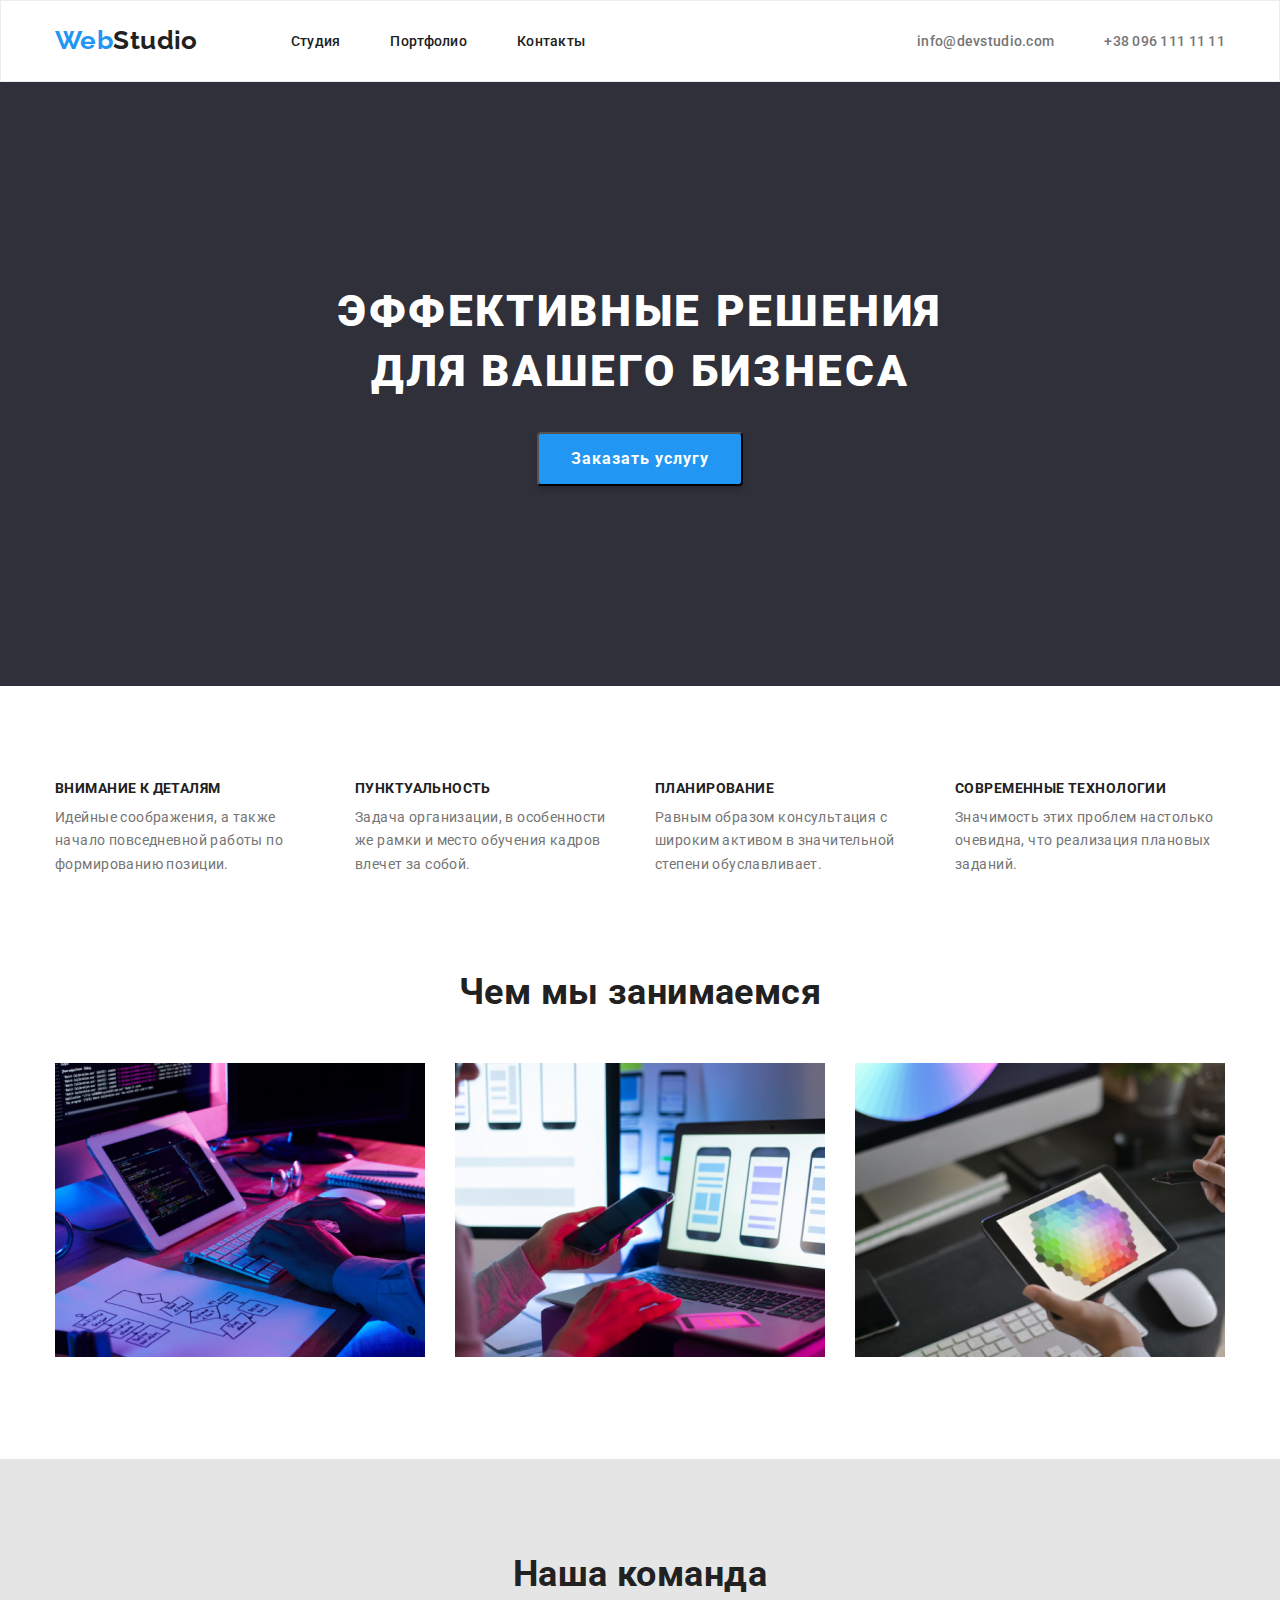
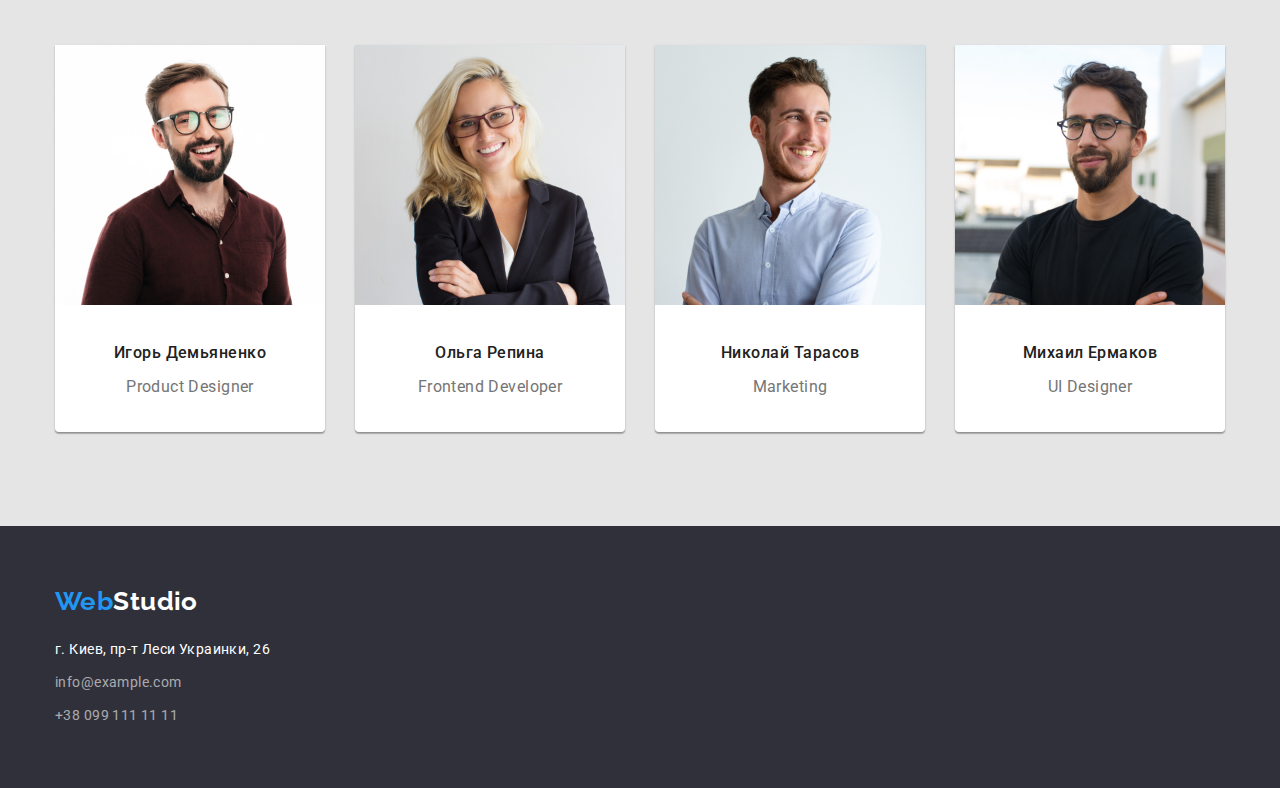
==== index.html @ 68b2ea24 "1" ====
<!DOCTYPE html>
<html lang="ru">
  <head>
    <meta charset="UTF-8" />
    <meta name="viewport" content="width=device-width, initial-scale=1.0" />
    <title>Студия</title>
    <link
      href="https://fonts.googleapis.com/css2?family=Roboto:wght@400;500;700;900&display=swap"
      rel="stylesheet"
    />
    <link
      href="https://fonts.googleapis.com/css2?family=Raleway:wght@700&display=swap"
      rel="stylesheet"
    />
    <link
      href="https://cdnjs.cloudflare.com/ajax/libs/modern-normalize/1.0.0/modern-normalize.min.css"
      rel="stylesheet"
    />

    <link rel="stylesheet" href="./CSS/styles.css" />
  </head>
  <body>
    <header class="header">
      <div class="container header-conteiner">
        <nav class="navigation">
          <p>
            <a href="index.html" class="link logo"
              >Web<span class="logo-studio">Studio</span></a
            >
          </p>
          <ul class="list menu">
            <li class="menu-item menu-link">
              <a href="./index.html" class="link">Студия</a>
            </li>
            <li class="menu-item menu-link">
              <a href="./portfolio.html" class="link">Портфолио</a>
            </li>
            <li class="menu-item menu-link">
              <a href="" class="link">Контакты</a>
            </li>
          </ul>
        </nav>

        <a href="mailto:info@devstudio.com" class="link contacts cnt"
          >info@devstudio.com</a
        >
        <a href="tel:+380961111111" class="link contacts">+38 096 111 11 11</a>
      </div>
    </header>
    <main>
      <section class="dark-bg">
        <div class="container hero">
          <h1 class="page-title">Эффективные решения для вашего бизнеса</h1>
          <button class="btn" type="button">Заказать услугу</button>
        </div>
      </section>

      <section id="skills">
        <div class="container skills">
          <ul class="list">
            <li class="skills-item skills-container">
              <h3 class="section-minor-title">Внимание к деталям</h3>
              <p class="main-text">
                Идейные соображения, а также начало повседневной работы по
                формированию позиции.
              </p>
            </li>
            <li class="skills-item skills-container">
              <h3 class="section-minor-title">Пунктуальность</h3>
              <p class="main-text">
                Задача организации, в особенности же рамки и место обучения
                кадров влечет за собой.
              </p>
            </li>
            <li class="skills-item skills-container">
              <h3 class="section-minor-title">Планирование</h3>
              <p class="main-text">
                Равным образом консультация с широким активом в значительной
                степени обуславливает.
              </p>
            </li>
            <li class="skills-item skills-container">
              <h3 class="section-minor-title">Современные технологии</h3>
              <p class="main-text">
                Значимость этих проблем настолько очевидна, что реализация
                плановых заданий.
              </p>
            </li>
          </ul>
        </div>
      </section>
      <section id="about">
        <div class="container about">
          <h2 class="section-title">Чем мы занимаемся</h2>
          <ul class="list about-itens">
            <li class="about-img">
              <img
                src="./images/tab_code.jpg"
                alt="tab_code"
                width="370"
                height="294"
              />
            </li>
            <li class="about-img">
              <img
                src="./images/mobile_device.jpg"
                alt="mobile_device"
                width="370"
                height="294"
              />
            </li>
            <li class="about-img">
              <img
                src="./images/tab_color.jpg"
                alt="tab_color"
                width="370"
                height="294"
              />
            </li>
          </ul>
        </div>
      </section>

      <section class="team-bg">
        <div class="container team">
          <h2 class="section-title">Наша команда</h2>
          <ul class="list team-block">
            <li class="team-container">
              <img
                src="./images/igor.jpg"
                alt="igor"
                width="270"
                height="260"
              />
              <h3 class="section-title team-name">Игорь Демьяненко</h3>
              <p class="role-description" lang="en">Product Designer</p>
            </li>
            <li class="team-container">
              <img
                src="./images/olga.jpg"
                alt="olga"
                width="270"
                height="260"
              />
              <h3 class="section-title team-name">Ольга Репина</h3>
              <p class="role-description" lang="en">Frontend Developer</p>
            </li>
            <li class="team-container">
              <img
                src="./images/nikolay.jpg"
                alt="nikolay"
                width="270"
                height="260"
              />
              <h3 class="section-title team-name">Николай Тарасов</h3>
              <p class="role-description" lang="en">Marketing</p>
            </li>
            <li class="team-container">
              <img
                src="./images/mihail.jpg"
                alt="mihail"
                width="270"
                height="260"
              />
              <h3 class="section-title team-name">Михаил Ермаков</h3>
              <p class="role-description" lang="en">UI Designer</p>
            </li>
          </ul>
        </div>
      </section>
    </main>
    <footer class="dark-bg footer">
      <div class="container foot-container">
        <a href="index.html" class="link logo"
          >Web<span class="logo-portfolio">Studio</span></a
        >
        <address>
          <ul class="list foot-address-block">
            <li class="address">
              <a
                href="https://goo.gl/maps/m2TophCUb2dNiUJZ7"
                target="_blank"
                rel="noopener noreferer"
                class="link"
                >г. Киев, пр-т Леси Украинки, 26</a
              >
            </li>
            <li class="mail-tele-address">
              <a href="mailto:info@example.com" class="link"
                >info@example.com</a
              >
            </li>
            <li class="mail-tele-address">
              <a href="tel:+380991111111" class="link">+38 099 111 11 11</a>
            </li>
          </ul>
        </address>
      </div>
    </footer>
  </body>
</html>
---- CSS/styles.css ----
html {
  box-sizing: border-box;
}
*,
*::before,
*::after {
  box-sizing: border-box;
}

body {
  font-family: "Roboto", sans-serif;
  font-size: 14px;
  line-height: 1.714;
  letter-spacing: 0.03em;
  color: var(--main-text-cl);
}

h1,
h2,
h3,
h4 {
  margin-top: 0;
}

img {
  margin: 0;
}

p {
  margin: 0;
}
:root {
  --main-text-cl: #757575;
  --accent-cl: #2196f3;
  --title-cl: #212121;
  --white: #ffffff;
  --gray-bg: #2f303a;
  --rgba: rgba(255, 255, 255, 0.6);
  --cteam-bg: #e5e5e5;
}
.container {
  width: 1200px;
  padding-left: 15px;
  padding-right: 15px;
  margin-right: auto;
  margin-left: auto;
}

.header {
  border: 1px solid rgba(236, 236, 236, 1);
}

.header-conteiner {
  display: flex;
  justify-content: flex-end;
  align-items: center;
}

.navigation {
  display: flex;
  align-items: center;
  margin-right: auto;
}
.menu {
  display: inline-flex;
}

.menu-item:not(:last-child) {
  margin-right: 50px;
}
.header .cnt {
  margin-right: 50px;
}

.menu-link {
  font-weight: 500;
  font-size: 14px;
  line-height: 1.143;
  letter-spacing: 0.02em;
  color: #212121;
}
.list {
  display: flex;
  list-style: none;
  margin: 0;
  padding: 0;
}
:root {
  --main-text-cl: #757575;
  --accent-cl: #2196f3;
  --title-cl: #212121;
  --white: #ffffff;
  --gray-bg: #2f303a;
  --rgba: rgba(255, 255, 255, 0.6);
}

.link {
  text-decoration: none;
  color: inherit;
}
.link:hover,
.link:focus {
  color: var(--accent-cl);
}

.about {
  margin-top: 94px;
  padding-bottom: 94px;
}

.about-itens {
  display: flex;
  margin-top: 50px;
}
.about-itens > .about-img:not(:last-child) {
  margin-right: 30px;
}
.section-title {
  font-weight: 700;
  font-size: 36px;
  line-height: 1.167;
  text-align: center;
  color: var(--title-cl);
}

.section-minor-title {
  margin-bottom: 10px;
  font-weight: 700;
  font-size: 14px;
  line-height: 1.143;
  color: var(--title-cl);
  text-transform: uppercase;
}
.hero {
  padding-top: 200px;
  padding-bottom: 200px;
}

.page-title {
  padding-left: 237px;
  padding-right: 237px;
  font-weight: 900;
  font-size: 44px;
  line-height: 1.36;
  letter-spacing: 0.06em;
  text-transform: uppercase;
  color: #ffffff;
  text-align: center;
}

.btn {
  box-shadow: 0px 4px 4px rgba(0, 0, 0, 0.15);
  border-radius: 4px;
  padding: 10px 32px;
  margin-right: auto;
  margin-left: auto;
  margin-top: 30px;
  font-family: inherit;
  font-weight: 700;
  font-size: 16px;
  line-height: 1.87;
  display: flex;
  align-items: center;
  text-align: center;
  letter-spacing: 0.06em;
  background-color: var(--accent-cl);
  color: #ffffff;
}
.skills {
  margin-top: 94px;
}
.skills-item {
  display: flex;
  flex-direction: column;
  width: 270px;
}
.skills-container:not(:last-child) {
  margin-right: 30px;
}
.menu-link {
  font-weight: 500;
  font-size: 14px;
  line-height: 1.143;
  letter-spacing: 0.02em;
  color: #212121;
}
address {
  font-style: normal;
}

.main-text {
  margin-top: 0%;
  font-size: 14px;
  line-height: 1.71;
  color: var(--main-text-cl);
}
.team-bg {
  background-color: var(--cteam-bg);
}

.team {
  padding-top: 94px;
  padding-bottom: 94px;
}
.team-container {
  background: #ffffff;
  box-shadow: 0px 1px 3px rgba(0, 0, 0, 0.12), 0px 1px 1px rgba(0, 0, 0, 0.14),
    0px 2px 1px rgba(0, 0, 0, 0.2);
  border-radius: 0px 0px 4px 4px;
}
.team-container:not(:last-child) {
  margin-right: 30px;
}
.team-block {
  margin-top: 50px;
}

.role-description {
  margin-top: 10px;
  margin-bottom: 30px;
  font-size: 16px;
  text-align: center;

  line-height: 1.87;
  color: var(--main-text-cl);
}
.dark-bg {
  background-color: var(--gray-bg);
}

.logo {
  font-family: "Raleway", sans-serif;
  font-style: normal;
  font-weight: bold;
  font-size: 26px;
  line-height: 1.192;
  color: #2196f3;
}
.header .logo {
  display: block;
  margin-right: 93px;
  padding-top: 24px;
  padding-bottom: 25px;
}

.logo-studio {
  color: #212121;
}

.logo-portfolio {
  color: #ffffff;
}

.team-name {
  margin-top: 30px;
  margin-bottom: 0px;
  font-weight: 500;
  font-size: 16px;
  line-height: 1.187;
  letter-spacing: 0.03em;
  color: var(--title-cl);
}

.footer {
  font-size: 14px;
  line-height: 1.71;
  letter-spacing: 0.03em;
  color: #ffffff;
}

.foot-container {
  padding-top: 60px;
  padding-bottom: 60px;
}

.foot-address-block {
  display: flex;
  flex-direction: column;
  margin-top: 20px;
}

.all-title {
  margin-bottom: 0px;
  font-size: 18px;
  line-height: 2;
  letter-spacing: 0.06em;
  color: var(--title-cl);
}
.all-title-description {
  margin-top: 4px;
  font-size: 16px;
  line-height: 1.87;
  color: var(--main-text-cl);
}

.portfolio-index {
  display: flex;
  justify-content: center;
  padding-bottom: 20px;
}

.portfolio-container {
  margin-top: 94px;
  margin-bottom: 94px;
}
.btn-li:not(:last-child) {
  margin-right: 8px;
}

.btn-portfolio {
  font-family: inherit;
  padding: 6px 22px;
  font-weight: 500;
  font-size: 16px;
  line-height: 1.62;
  text-align: center;
  letter-spacing: 0.03em;
  height: 38px;
  color: var(--title-cl);
  border-radius: 4px;
  border: none;
}

.btn-portfolio:hover {
  color: var(--white);
  background-color: var(--accent-cl);
}

.samples {
  display: flex;
  flex-wrap: wrap;
  margin-top: 34px;
}

.samples-items {
  width: 370px;
  margin-right: 30px;
  margin-bottom: 30px;
  border: 1px solid #eeeeee;
}

.samples-items:nth-child(3n) {
  margin-right: 0px;
}
.samples-items:nth-last-child(-n + 3) {
  margin-bottom: 0px;
}

.sample-small-container {
  margin: 20px 24px;
}
.contacts {
  font-style: normal;
  font-weight: 500;
  font-size: 14px;
  line-height: 1.143;
  letter-spacing: 0.02em;
}

.mail-tele-address {
  color: var(--rgba);
  margin-top: 9px;
}
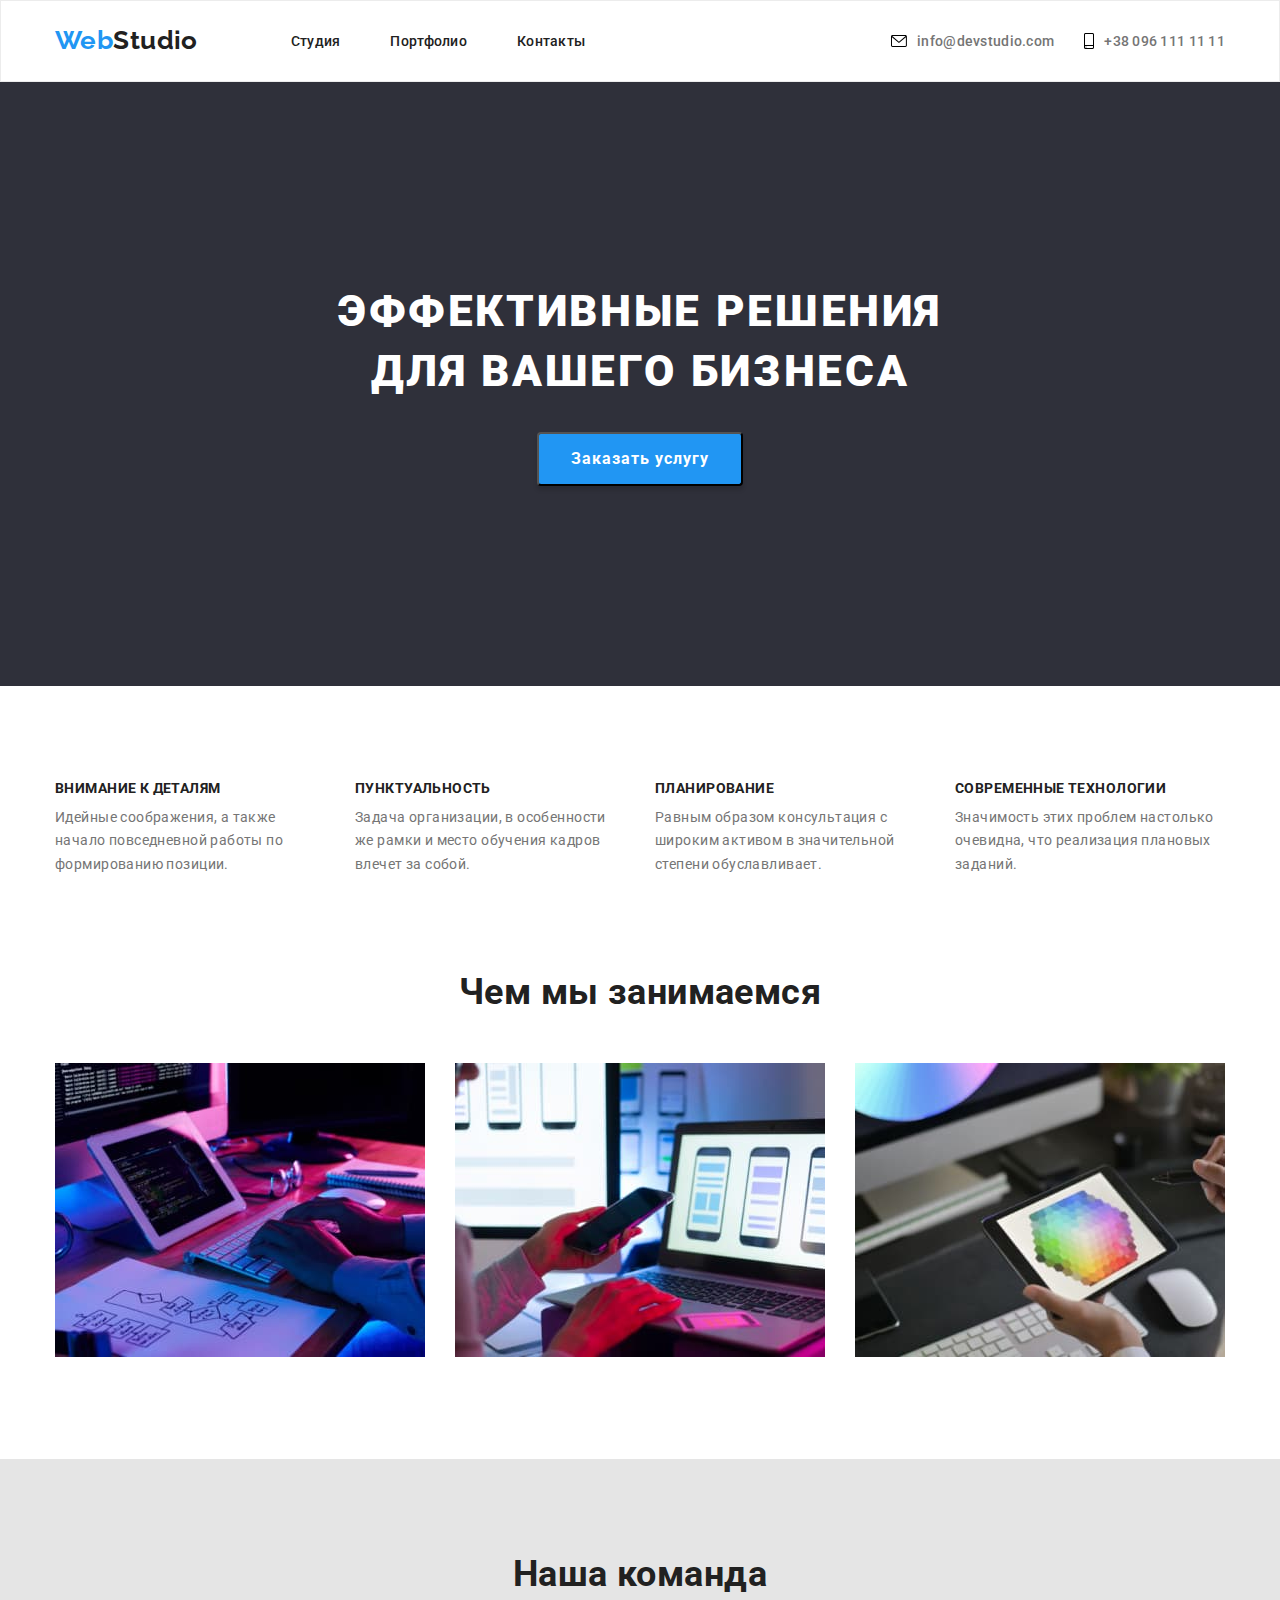
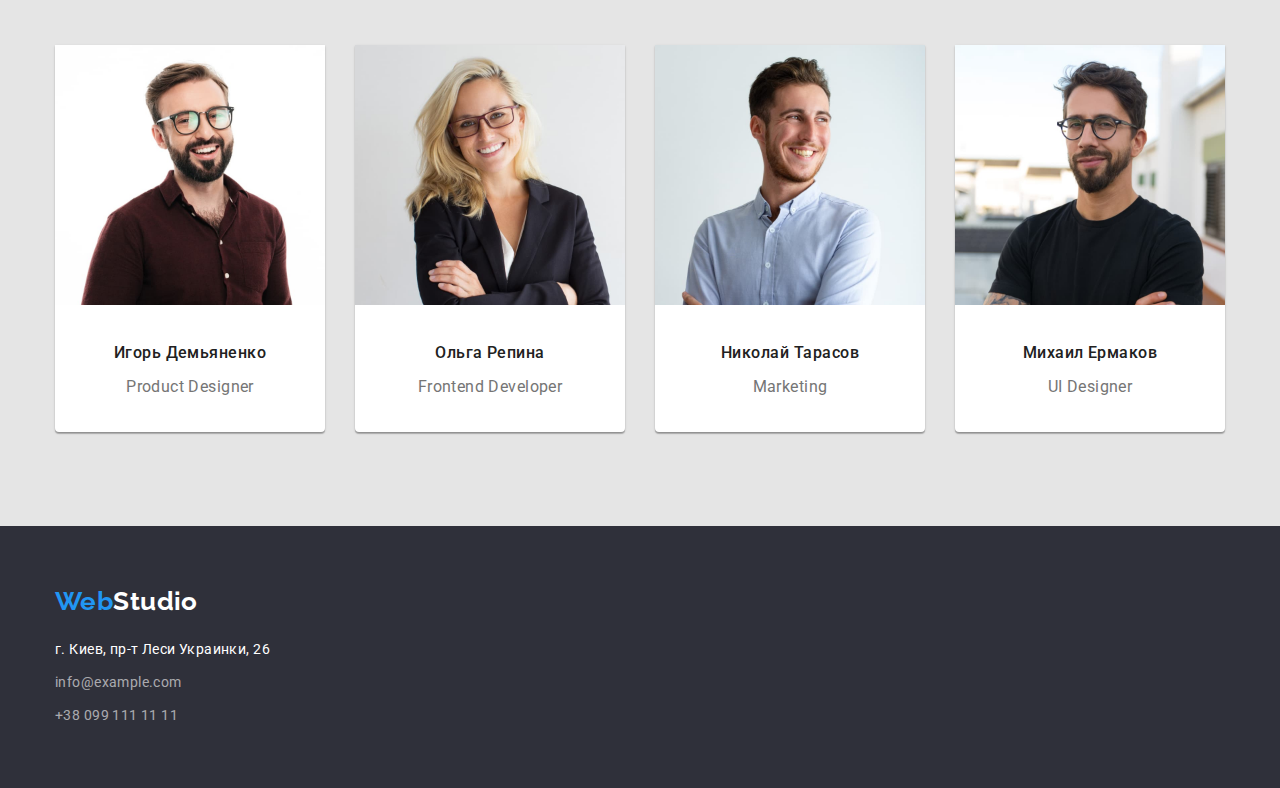
==== commit 43fb0b2a: "1 step" ====
--- a/index.html
+++ b/index.html
@@ -41,10 +41,24 @@
           </ul>
         </nav>
 
-        <a href="mailto:info@devstudio.com" class="link contacts cnt"
-          >info@devstudio.com</a
-        >
-        <a href="tel:+380961111111" class="link contacts">+38 096 111 11 11</a>
+        <ul class="list contact-list">
+          <li class="contact-item">
+            <a href="mailto:info@devstudio.com" class="link contacts">
+              <svg class="cnt-item-svg-mail">
+                <use href="./images/icons/sprite.svg#envelope"></use>
+              </svg>
+              info@devstudio.com</a
+            >
+          </li>
+          <li class="contact-item">
+            <a href="tel:+380961111111" class="link contacts">
+              <svg class="cnt-item-svg-tel">
+                <use href="./images/icons/sprite.svg#smartphone"></use>
+              </svg>
+              +38 096 111 11 11
+            </a>
+          </li>
+        </ul>
       </div>
     </header>
     <main>
--- a/CSS/styles.css
+++ b/CSS/styles.css
@@ -66,9 +66,6 @@
 }
 
 .menu-item:not(:last-child) {
-  margin-right: 50px;
-}
-.header .cnt {
   margin-right: 50px;
 }
 
@@ -350,14 +347,46 @@
   margin: 20px 24px;
 }
 .contacts {
+  display: flex;
+  align-items: center;
   font-style: normal;
   font-weight: 500;
   font-size: 14px;
   line-height: 1.143;
   letter-spacing: 0.02em;
+}
+
+.contact-item:not(:last-child) {
+  margin-right: 30px;
+}
+.cnt-item-svg-mail {
+  height: 12px;
+  width: 16px;
+  margin-right: 10px;
+  color: var(--main-text-cl);
+}
+.cnt-item-svg-tel {
+  height: 16px;
+  width: 10px;
+  margin-right: 10px;
+  color: var(--main-text-cl);
+}
+
+.contact-item {
+  align-items: center;
 }
 
 .mail-tele-address {
   color: var(--rgba);
   margin-top: 9px;
 }
+
+.contacts:hover .cnt-item-svg-mail,
+.contacts:focus .cnt-item-svg-mail {
+  fill: var(--accent-cl);
+}
+
+.contacts:hover .cnt-item-svg-tel,
+.contacts:focus .cnt-item-svg-tel {
+  fill: var(--accent-cl);
+}
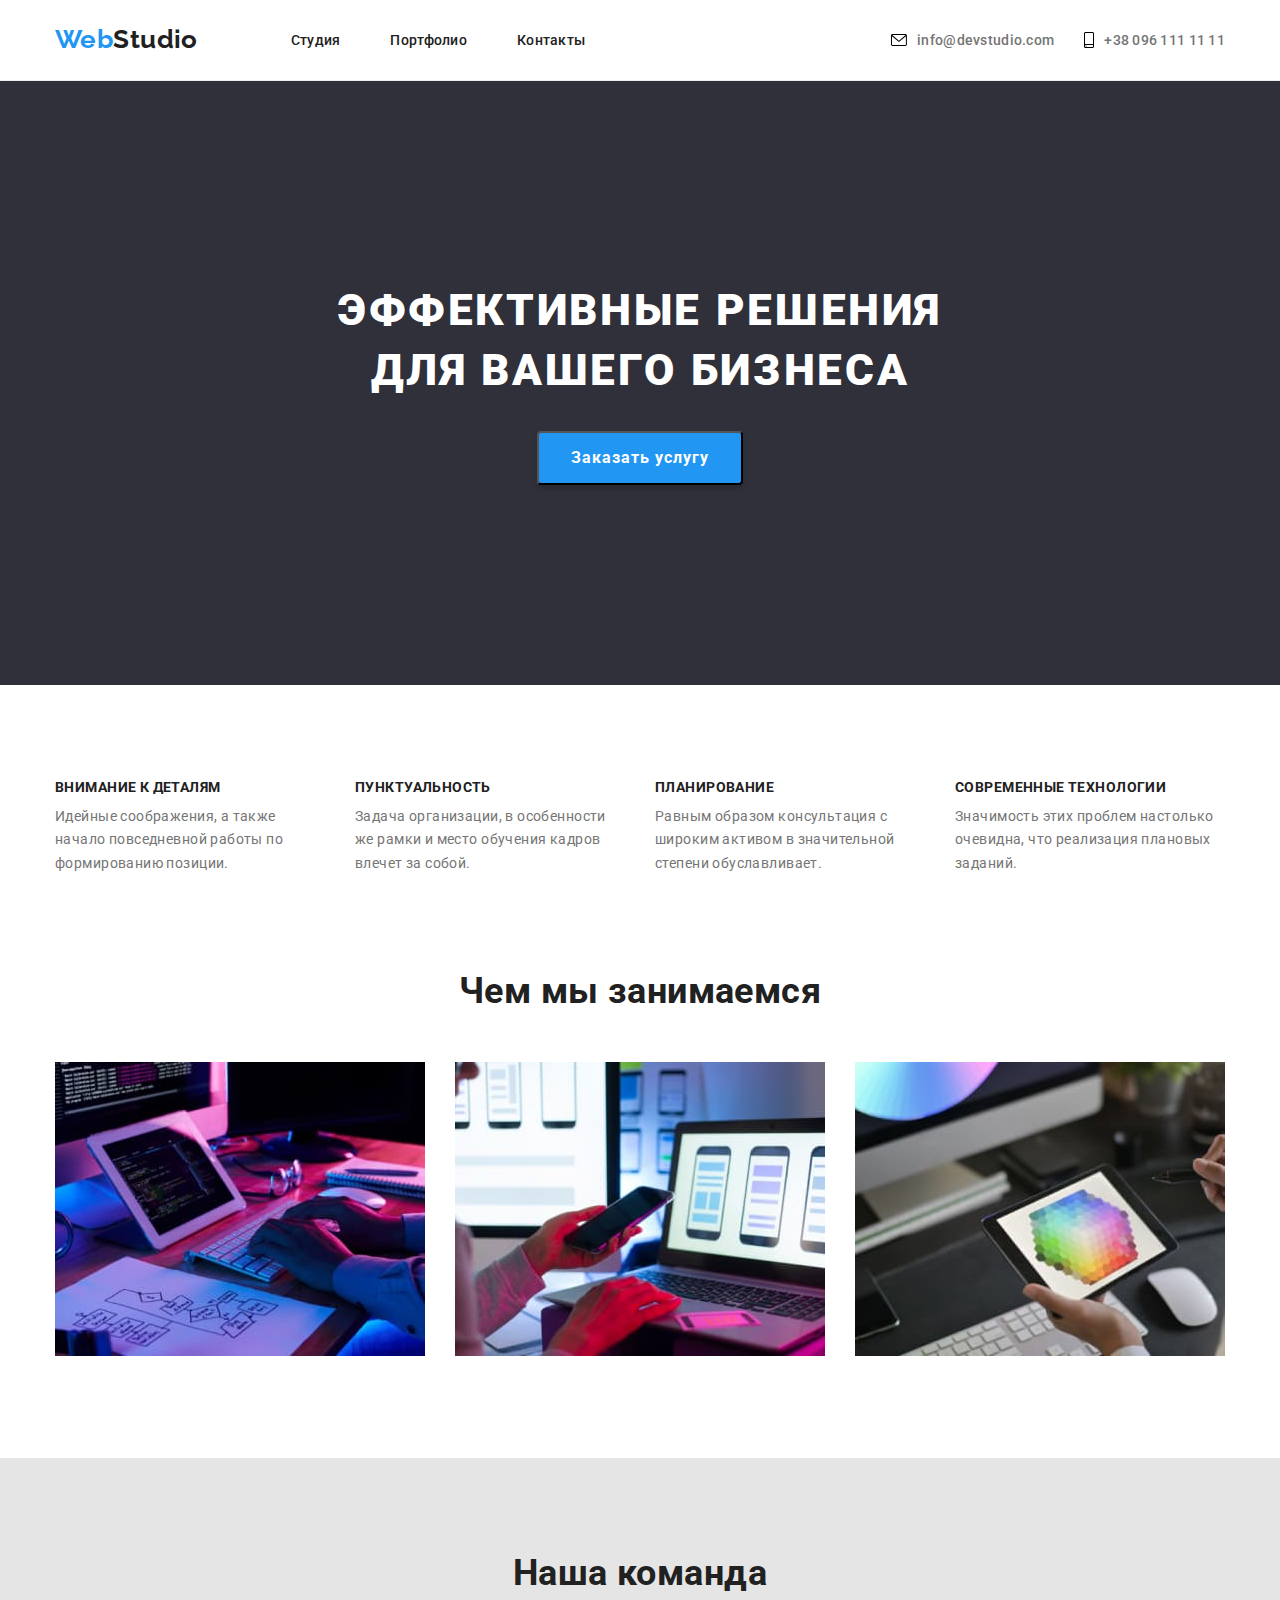
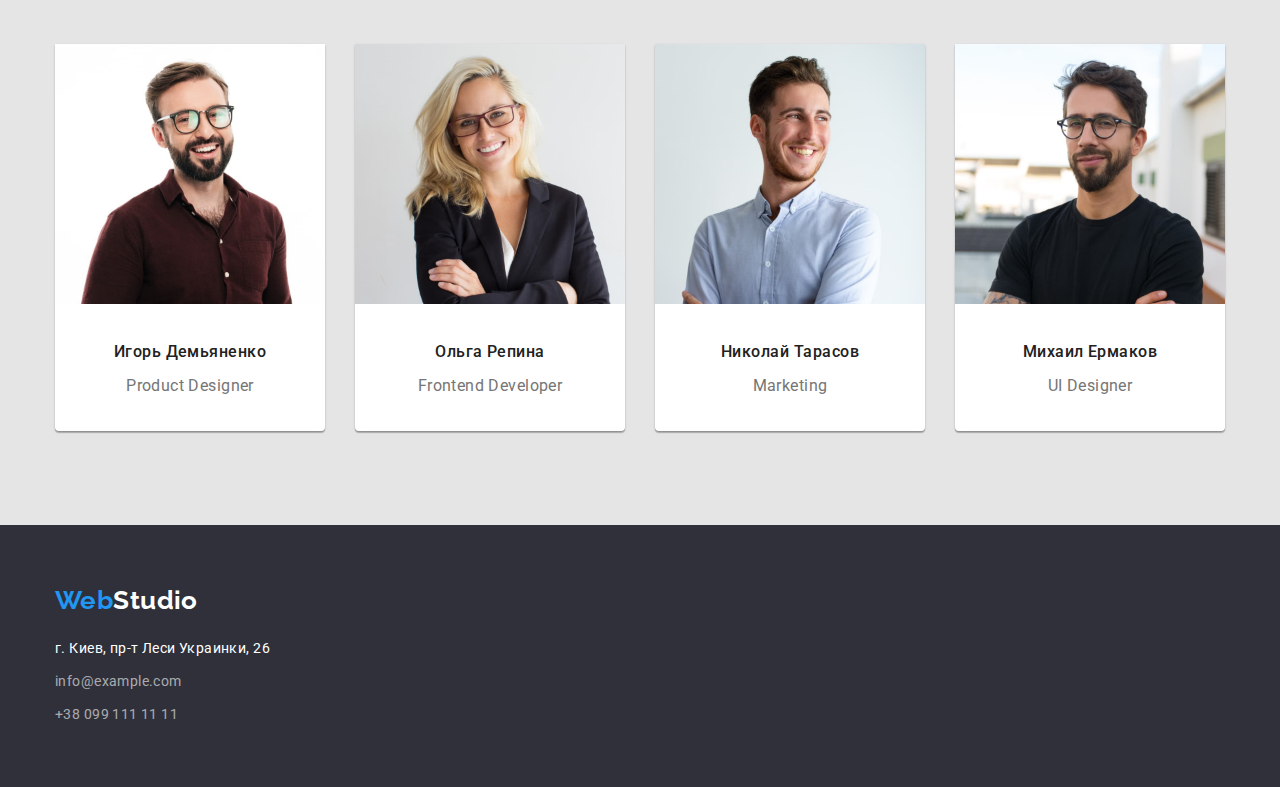
==== commit e1b283f5: "errors HW" ====
--- a/index.html
+++ b/index.html
@@ -62,15 +62,15 @@
       </div>
     </header>
     <main>
-      <section class="dark-bg">
-        <div class="container hero">
+      <section class="hero">
+        <div class="container">
           <h1 class="page-title">Эффективные решения для вашего бизнеса</h1>
           <button class="btn" type="button">Заказать услугу</button>
         </div>
       </section>
 
-      <section id="skills">
-        <div class="container skills">
+      <section class="skills">
+        <div class="container">
           <ul class="list">
             <li class="skills-item skills-container">
               <h3 class="section-minor-title">Внимание к деталям</h3>
@@ -103,8 +103,8 @@
           </ul>
         </div>
       </section>
-      <section id="about">
-        <div class="container about">
+      <section class="about">
+        <div class="container">
           <h2 class="section-title">Чем мы занимаемся</h2>
           <ul class="list about-itens">
             <li class="about-img">
@@ -135,8 +135,8 @@
         </div>
       </section>
 
-      <section class="team-bg">
-        <div class="container team">
+      <section class="team">
+        <div class="container">
           <h2 class="section-title">Наша команда</h2>
           <ul class="list team-block">
             <li class="team-container">
@@ -183,8 +183,8 @@
         </div>
       </section>
     </main>
-    <footer class="dark-bg footer">
-      <div class="container foot-container">
+    <footer class="footer">
+      <div class="container">
         <a href="index.html" class="link logo"
           >Web<span class="logo-portfolio">Studio</span></a
         >
--- a/CSS/styles.css
+++ b/CSS/styles.css
@@ -47,7 +47,7 @@
 }
 
 .header {
-  border: 1px solid rgba(236, 236, 236, 1);
+  border-bottom: 1px solid rgba(236, 236, 236, 1);
 }
 
 .header-conteiner {
@@ -101,7 +101,6 @@
 }
 
 .about {
-  margin-top: 94px;
   padding-bottom: 94px;
 }
 
@@ -131,6 +130,7 @@
 .hero {
   padding-top: 200px;
   padding-bottom: 200px;
+  background-color: var(--gray-bg);
 }
 
 .page-title {
@@ -164,7 +164,8 @@
   color: #ffffff;
 }
 .skills {
-  margin-top: 94px;
+  padding-top: 94px;
+  padding-bottom: 94px;
 }
 .skills-item {
   display: flex;
@@ -191,13 +192,11 @@
   line-height: 1.71;
   color: var(--main-text-cl);
 }
-.team-bg {
-  background-color: var(--cteam-bg);
-}
 
 .team {
   padding-top: 94px;
   padding-bottom: 94px;
+  background-color: var(--cteam-bg);
 }
 .team-container {
   background: #ffffff;
@@ -220,9 +219,6 @@
 
   line-height: 1.87;
   color: var(--main-text-cl);
-}
-.dark-bg {
-  background-color: var(--gray-bg);
 }
 
 .logo {
@@ -259,15 +255,13 @@
 }
 
 .footer {
+  padding-top: 60px;
+  padding-bottom: 60px;
   font-size: 14px;
   line-height: 1.71;
   letter-spacing: 0.03em;
   color: #ffffff;
-}
-
-.foot-container {
-  padding-top: 60px;
-  padding-bottom: 60px;
+  background-color: var(--gray-bg);
 }
 
 .foot-address-block {
@@ -297,8 +291,8 @@
 }
 
 .portfolio-container {
-  margin-top: 94px;
-  margin-bottom: 94px;
+  padding-top: 94px;
+  padding-bottom: 94px;
 }
 .btn-li:not(:last-child) {
   margin-right: 8px;
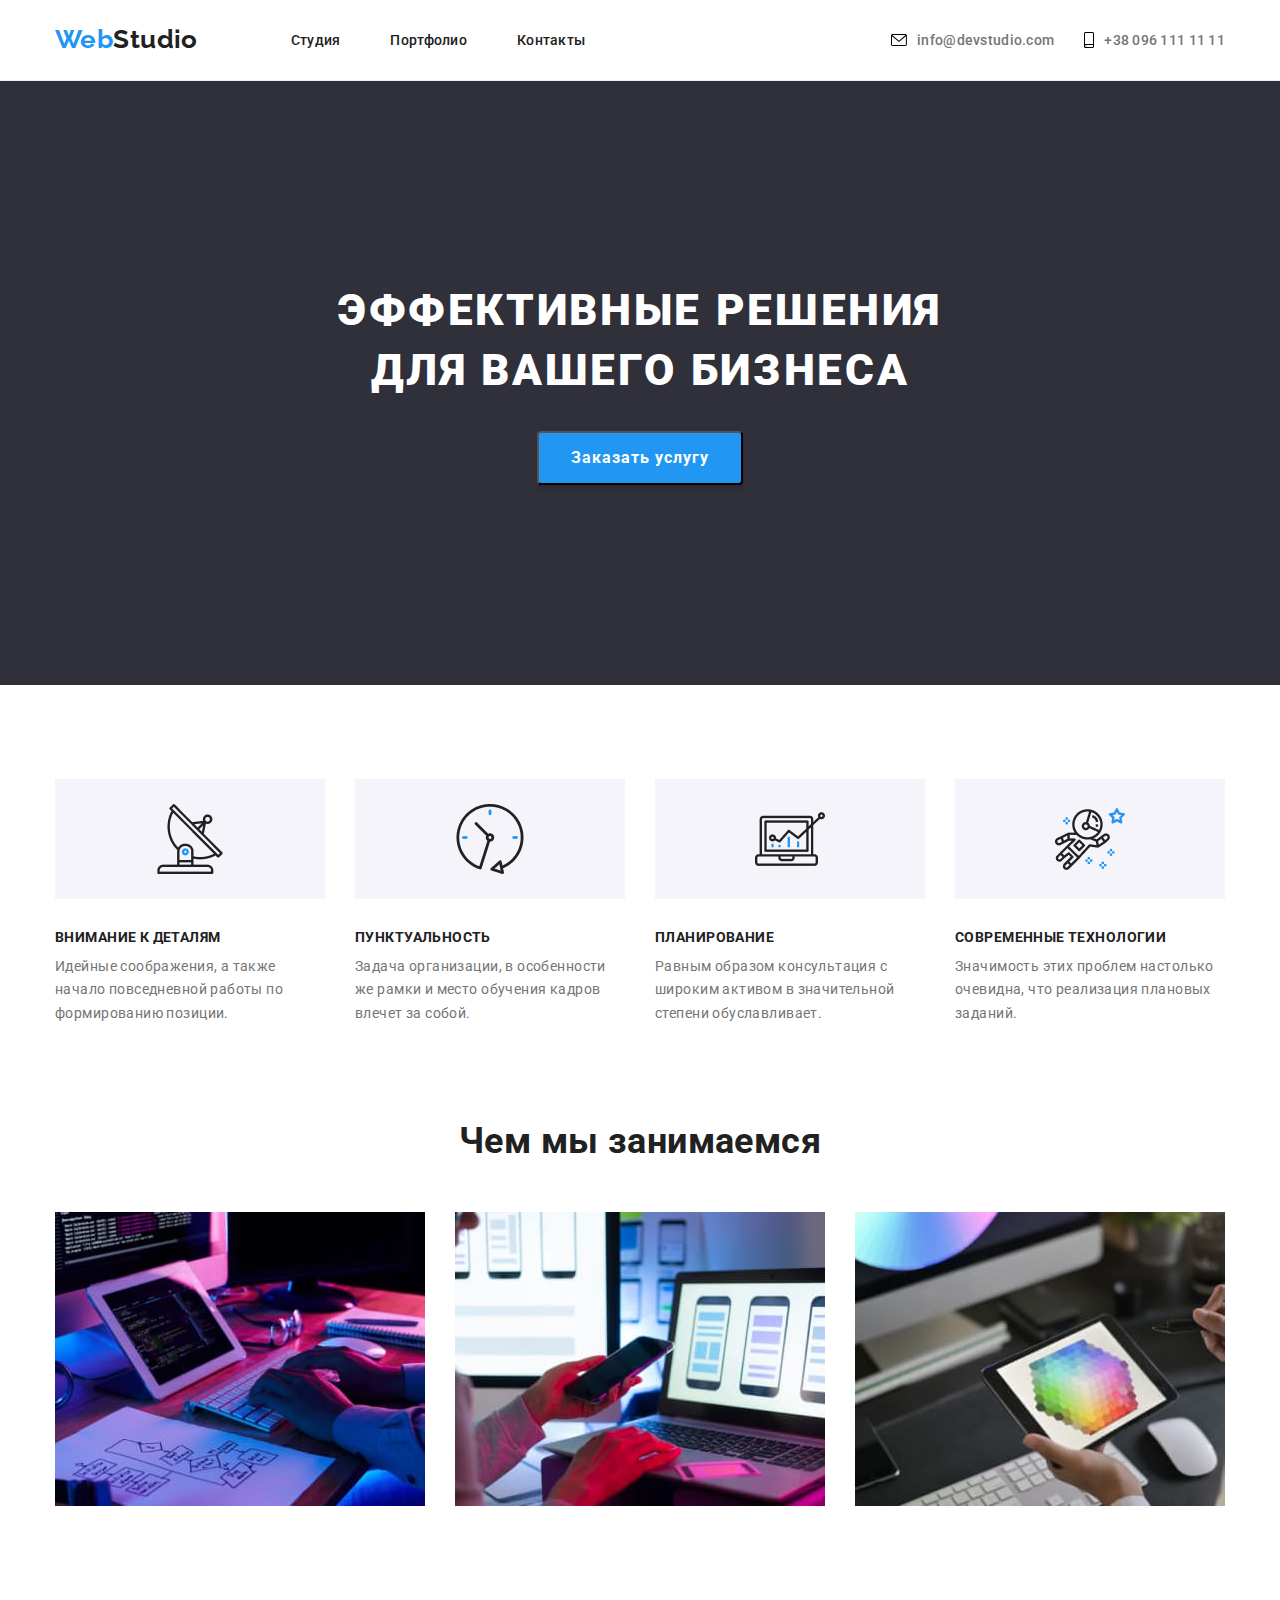
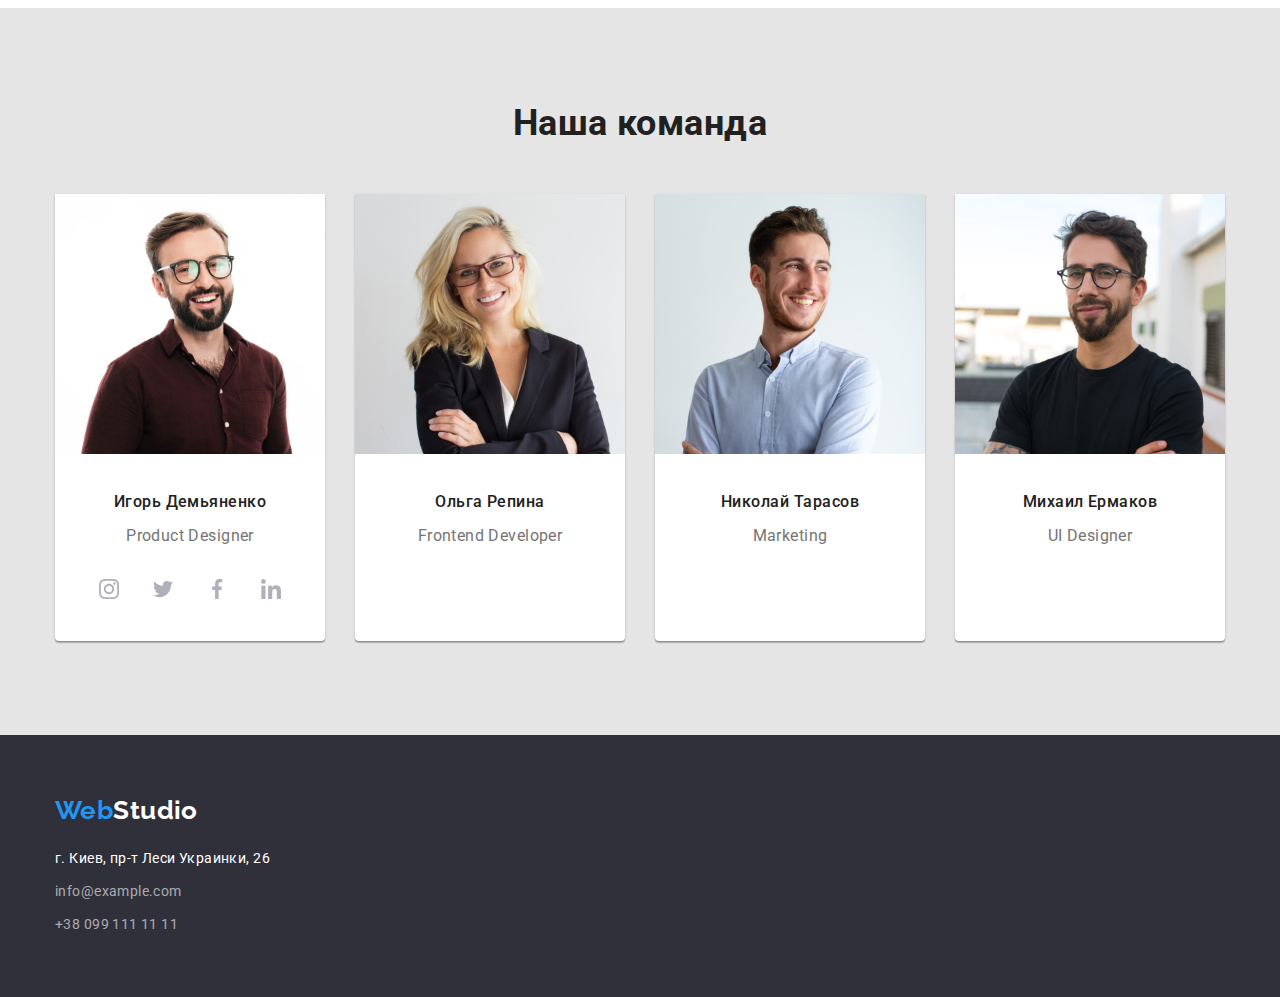
==== commit a8ba0dcd: "1" ====
--- a/index.html
+++ b/index.html
@@ -72,28 +72,28 @@
       <section class="skills">
         <div class="container">
           <ul class="list">
-            <li class="skills-item skills-container">
+            <li class="skills-item icon-antenna">
               <h3 class="section-minor-title">Внимание к деталям</h3>
               <p class="main-text">
                 Идейные соображения, а также начало повседневной работы по
                 формированию позиции.
               </p>
             </li>
-            <li class="skills-item skills-container">
+            <li class="skills-item icon-clock">
               <h3 class="section-minor-title">Пунктуальность</h3>
               <p class="main-text">
                 Задача организации, в особенности же рамки и место обучения
                 кадров влечет за собой.
               </p>
             </li>
-            <li class="skills-item skills-container">
+            <li class="skills-item icon-diagram">
               <h3 class="section-minor-title">Планирование</h3>
               <p class="main-text">
                 Равным образом консультация с широким активом в значительной
                 степени обуславливает.
               </p>
             </li>
-            <li class="skills-item skills-container">
+            <li class="skills-item icon-astronaut">
               <h3 class="section-minor-title">Современные технологии</h3>
               <p class="main-text">
                 Значимость этих проблем настолько очевидна, что реализация
@@ -148,6 +148,57 @@
               />
               <h3 class="section-title team-name">Игорь Демьяненко</h3>
               <p class="role-description" lang="en">Product Designer</p>
+              <ul class="list social-icons">
+                <li class="social-icons-item">
+                  <a
+                    class="social-icons-link"
+                    href="https://www.instagram.com/"
+                    target="_blank"
+                    rel="noopener noreferer"
+                    aria-label="instagram"
+                  >
+                    <svg class="social-icons-svg">
+                      <use href="./images/icons/sprite.svg#instagram"></use>
+                    </svg>
+                  </a>
+                </li>
+                <li class="social-icons-item">
+                  <a
+                    class="social-icons-link"
+                    href="https://www.twitter.com/"
+                    target="_blank"
+                    rel="noopener noreferer"
+                    aria-label="twitter"
+                    ><svg class="social-icons-svg">
+                      <use href="./images/icons/sprite.svg#twitter"></use>
+                    </svg>
+                  </a>
+                </li>
+                <li class="social-icons-item">
+                  <a
+                    class="social-icons-link"
+                    href="https://www.facebook.com/"
+                    target="_blank"
+                    rel="noopener noreferer"
+                    aria-label="facebook"
+                    ><svg class="social-icons-svg">
+                      <use href="./images/icons/sprite.svg#facebook"></use>
+                    </svg>
+                  </a>
+                </li>
+                <li class="social-icons-item">
+                  <a
+                    class="social-icons-link"
+                    href="https://www.linkedin.com/"
+                    target="_blank"
+                    rel="noopener noreferer"
+                    aria-label="linkedin"
+                    ><svg class="social-icons-svg">
+                      <use href="./images/icons/sprite.svg#linkedin"></use>
+                    </svg>
+                  </a>
+                </li>
+              </ul>
             </li>
             <li class="team-container">
               <img
--- a/CSS/styles.css
+++ b/CSS/styles.css
@@ -37,6 +37,7 @@
   --gray-bg: #2f303a;
   --rgba: rgba(255, 255, 255, 0.6);
   --cteam-bg: #e5e5e5;
+  --icons-color: #afb1b8;
 }
 .container {
   width: 1200px;
@@ -89,6 +90,7 @@
   --white: #ffffff;
   --gray-bg: #2f303a;
   --rgba: rgba(255, 255, 255, 0.6);
+  --bg-icons: #f5f4fa;
 }
 
 .link {
@@ -172,9 +174,36 @@
   flex-direction: column;
   width: 270px;
 }
-.skills-container:not(:last-child) {
+.skills-item:not(:last-child) {
   margin-right: 30px;
 }
+
+.skills-item::before {
+  display: block;
+  content: "";
+  height: 120px;
+  margin-bottom: 30px;
+
+  background: var(--bg-icons);
+  background-size: 70px 70px;
+  background-repeat: no-repeat;
+  background-position: center;
+}
+
+.icon-antenna::before {
+  background-image: url(../images/antenna.png);
+}
+
+.icon-clock::before {
+  background-image: url(../images/clock.png);
+}
+.icon-diagram::before {
+  background-image: url(../images/diagram.png);
+}
+.icon-astronaut::before {
+  background-image: url(../images/astronaut.png);
+}
+
 .menu-link {
   font-weight: 500;
   font-size: 14px;
@@ -213,7 +242,6 @@
 
 .role-description {
   margin-top: 10px;
-  margin-bottom: 30px;
   font-size: 16px;
   text-align: center;
 
@@ -312,7 +340,8 @@
   border: none;
 }
 
-.btn-portfolio:hover {
+.btn-portfolio:hover,
+.btn-portfolio:focus {
   color: var(--white);
   background-color: var(--accent-cl);
 }
@@ -340,6 +369,41 @@
 .sample-small-container {
   margin: 20px 24px;
 }
+
+.social-icons {
+  display: flex;
+  justify-content: center;
+  margin-top: 16px;
+  margin-bottom: 30px;
+}
+.social-icons-item {
+  display: flex;
+}
+.social-icons-item:not(:last-child) {
+  margin-right: 10px;
+}
+
+.social-icons-link {
+  display: flex;
+  justify-content: center;
+  align-items: center;
+  width: 44px;
+  height: 44px;
+  background-color: var(--white);
+  border-radius: 50%;
+}
+.social-icons-link:hover .social-icons-svg {
+  fill: var(--white);
+}
+.social-icons-link:hover {
+  background-color: var(--accent-cl);
+}
+
+.social-icons-svg {
+  widht: 20px;
+  height: 20px;
+  fill: var(--icons-color);
+}
 .contacts {
   display: flex;
   align-items: center;
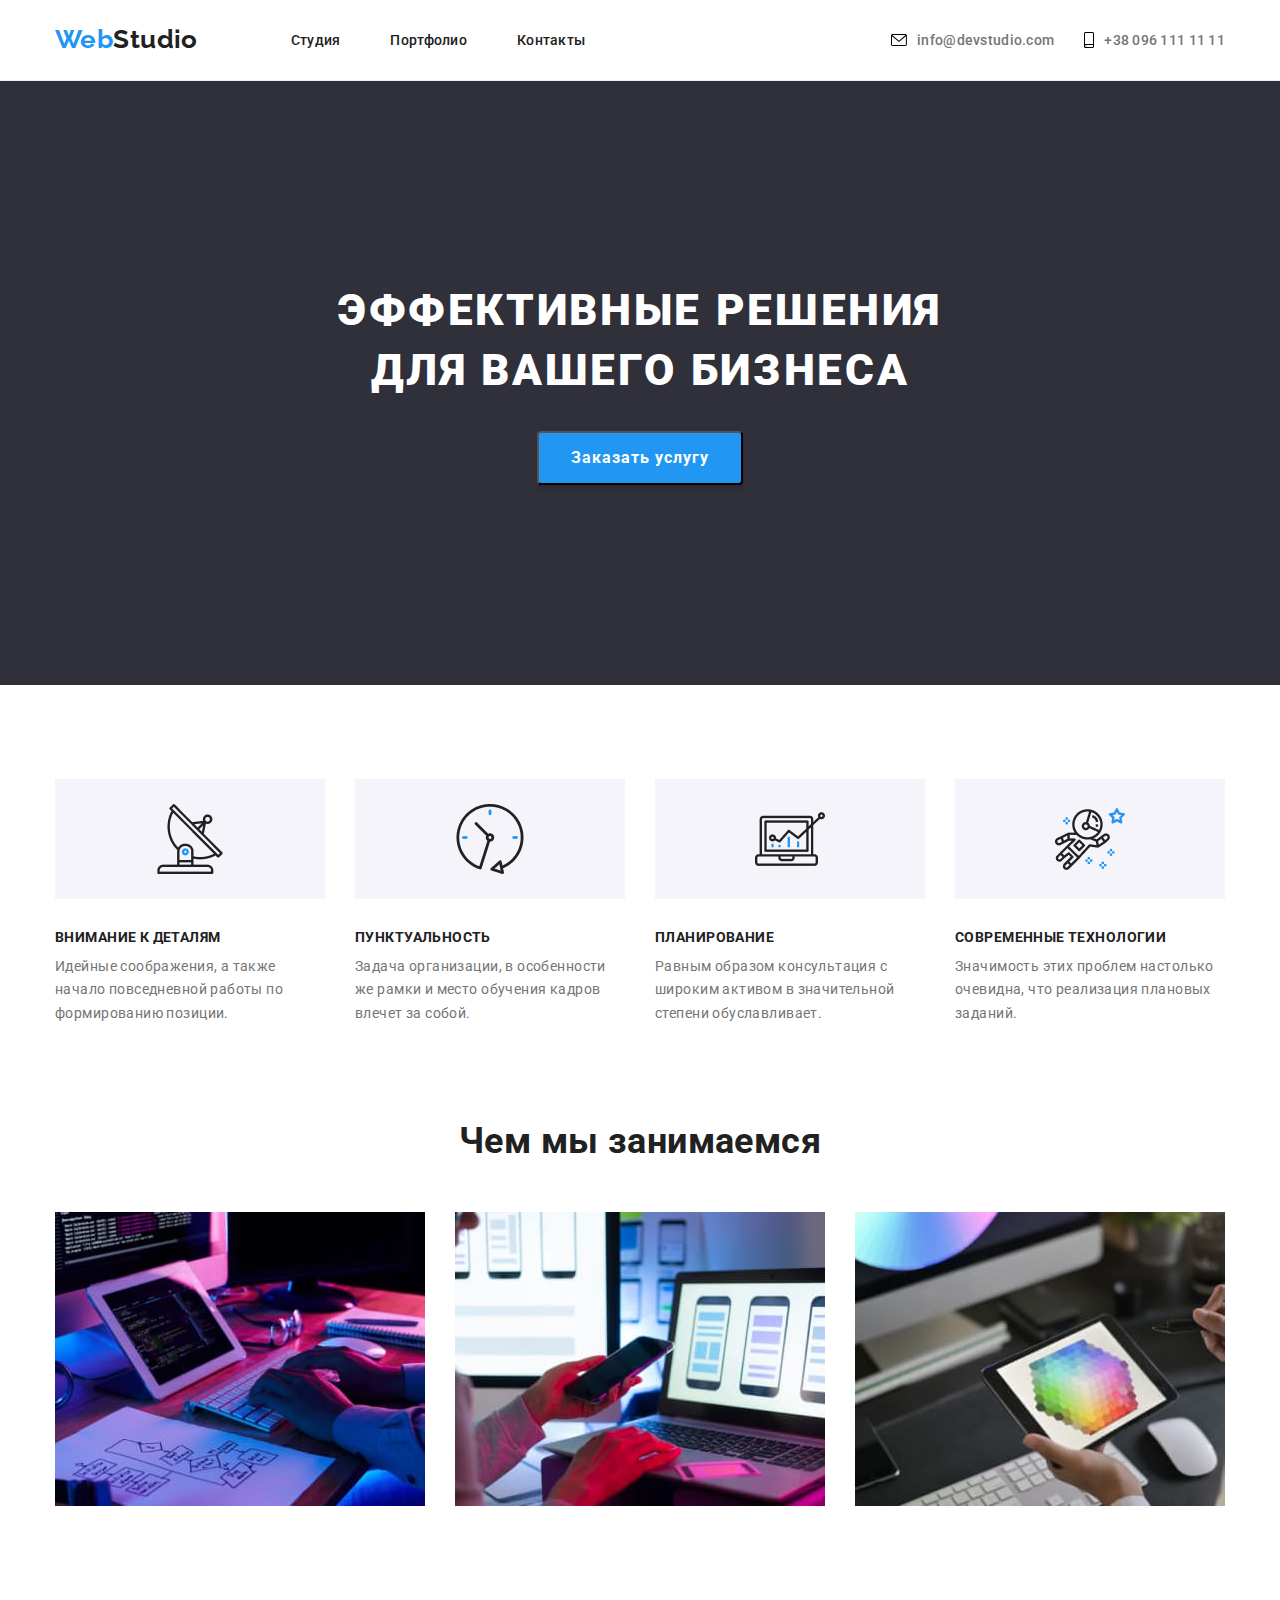
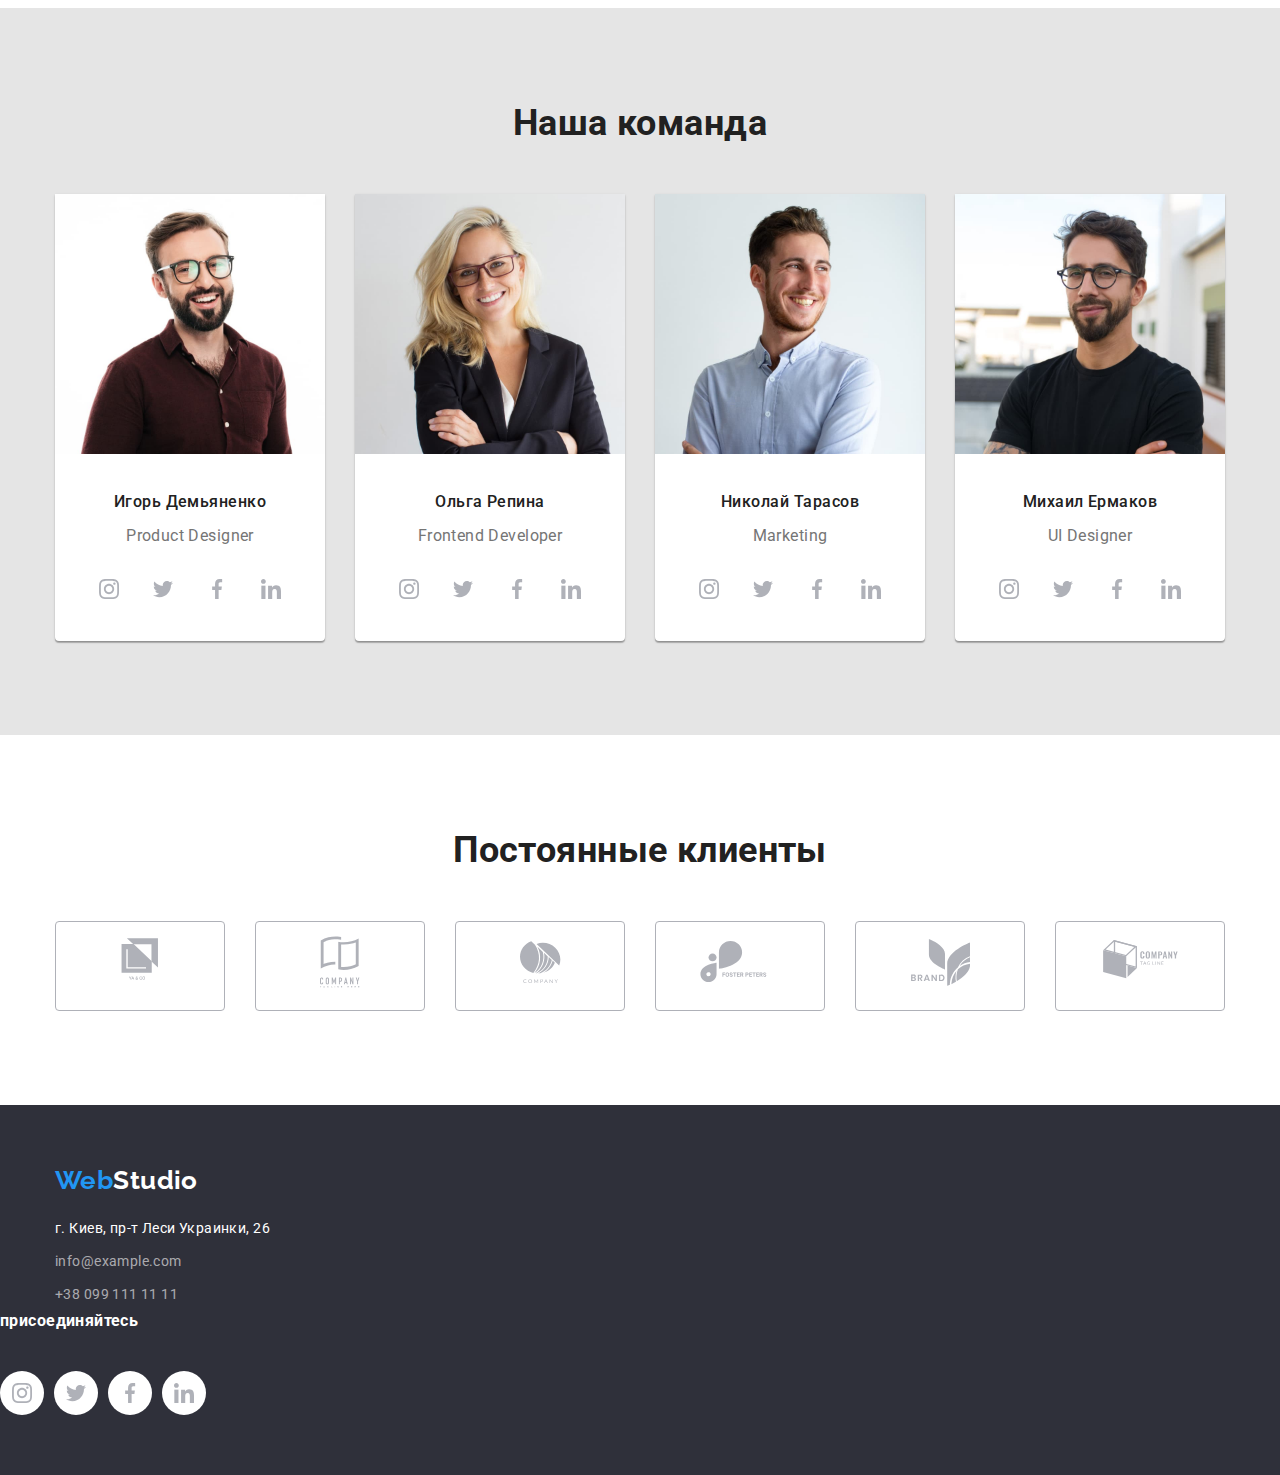
==== commit 9d95ef01: "1" ====
--- a/index.html
+++ b/index.html
@@ -209,6 +209,57 @@
               />
               <h3 class="section-title team-name">Ольга Репина</h3>
               <p class="role-description" lang="en">Frontend Developer</p>
+              <ul class="list social-icons">
+                <li class="social-icons-item">
+                  <a
+                    class="social-icons-link"
+                    href="https://www.instagram.com/"
+                    target="_blank"
+                    rel="noopener noreferer"
+                    aria-label="instagram"
+                  >
+                    <svg class="social-icons-svg">
+                      <use href="./images/icons/sprite.svg#instagram"></use>
+                    </svg>
+                  </a>
+                </li>
+                <li class="social-icons-item">
+                  <a
+                    class="social-icons-link"
+                    href="https://www.twitter.com/"
+                    target="_blank"
+                    rel="noopener noreferer"
+                    aria-label="twitter"
+                    ><svg class="social-icons-svg">
+                      <use href="./images/icons/sprite.svg#twitter"></use>
+                    </svg>
+                  </a>
+                </li>
+                <li class="social-icons-item">
+                  <a
+                    class="social-icons-link"
+                    href="https://www.facebook.com/"
+                    target="_blank"
+                    rel="noopener noreferer"
+                    aria-label="facebook"
+                    ><svg class="social-icons-svg">
+                      <use href="./images/icons/sprite.svg#facebook"></use>
+                    </svg>
+                  </a>
+                </li>
+                <li class="social-icons-item">
+                  <a
+                    class="social-icons-link"
+                    href="https://www.linkedin.com/"
+                    target="_blank"
+                    rel="noopener noreferer"
+                    aria-label="linkedin"
+                    ><svg class="social-icons-svg">
+                      <use href="./images/icons/sprite.svg#linkedin"></use>
+                    </svg>
+                  </a>
+                </li>
+              </ul>
             </li>
             <li class="team-container">
               <img
@@ -219,6 +270,57 @@
               />
               <h3 class="section-title team-name">Николай Тарасов</h3>
               <p class="role-description" lang="en">Marketing</p>
+              <ul class="list social-icons">
+                <li class="social-icons-item">
+                  <a
+                    class="social-icons-link"
+                    href="https://www.instagram.com/"
+                    target="_blank"
+                    rel="noopener noreferer"
+                    aria-label="instagram"
+                  >
+                    <svg class="social-icons-svg">
+                      <use href="./images/icons/sprite.svg#instagram"></use>
+                    </svg>
+                  </a>
+                </li>
+                <li class="social-icons-item">
+                  <a
+                    class="social-icons-link"
+                    href="https://www.twitter.com/"
+                    target="_blank"
+                    rel="noopener noreferer"
+                    aria-label="twitter"
+                    ><svg class="social-icons-svg">
+                      <use href="./images/icons/sprite.svg#twitter"></use>
+                    </svg>
+                  </a>
+                </li>
+                <li class="social-icons-item">
+                  <a
+                    class="social-icons-link"
+                    href="https://www.facebook.com/"
+                    target="_blank"
+                    rel="noopener noreferer"
+                    aria-label="facebook"
+                    ><svg class="social-icons-svg">
+                      <use href="./images/icons/sprite.svg#facebook"></use>
+                    </svg>
+                  </a>
+                </li>
+                <li class="social-icons-item">
+                  <a
+                    class="social-icons-link"
+                    href="https://www.linkedin.com/"
+                    target="_blank"
+                    rel="noopener noreferer"
+                    aria-label="linkedin"
+                    ><svg class="social-icons-svg">
+                      <use href="./images/icons/sprite.svg#linkedin"></use>
+                    </svg>
+                  </a>
+                </li>
+              </ul>
             </li>
             <li class="team-container">
               <img
@@ -229,6 +331,140 @@
               />
               <h3 class="section-title team-name">Михаил Ермаков</h3>
               <p class="role-description" lang="en">UI Designer</p>
+              <ul class="list social-icons">
+                <li class="social-icons-item">
+                  <a
+                    class="social-icons-link"
+                    href="https://www.instagram.com/"
+                    target="_blank"
+                    rel="noopener noreferer"
+                    aria-label="instagram"
+                  >
+                    <svg class="social-icons-svg">
+                      <use href="./images/icons/sprite.svg#instagram"></use>
+                    </svg>
+                  </a>
+                </li>
+                <li class="social-icons-item">
+                  <a
+                    class="social-icons-link"
+                    href="https://www.twitter.com/"
+                    target="_blank"
+                    rel="noopener noreferer"
+                    aria-label="twitter"
+                    ><svg class="social-icons-svg">
+                      <use href="./images/icons/sprite.svg#twitter"></use>
+                    </svg>
+                  </a>
+                </li>
+                <li class="social-icons-item">
+                  <a
+                    class="social-icons-link"
+                    href="https://www.facebook.com/"
+                    target="_blank"
+                    rel="noopener noreferer"
+                    aria-label="facebook"
+                    ><svg class="social-icons-svg">
+                      <use href="./images/icons/sprite.svg#facebook"></use>
+                    </svg>
+                  </a>
+                </li>
+                <li class="social-icons-item">
+                  <a
+                    class="social-icons-link"
+                    href="https://www.linkedin.com/"
+                    target="_blank"
+                    rel="noopener noreferer"
+                    aria-label="linkedin"
+                    ><svg class="social-icons-svg">
+                      <use href="./images/icons/sprite.svg#linkedin"></use>
+                    </svg>
+                  </a>
+                </li>
+              </ul>
+            </li>
+          </ul>
+        </div>
+      </section>
+      <section class="clients">
+        <div class="container">
+          <h2 class="section-title">Постоянные клиенты</h2>
+          <ul class="list client-icons">
+            <li class="client-icon-item">
+              <a
+                class="client-icon-link"
+                href=""
+                target="_blank"
+                rel="noopener noreferer"
+              >
+                <svg
+                  class="client-icon-svg"
+                  height="49.226806640625px"
+                  width="44.269989013671875px"
+                >
+                  <use href="./images/icons/sprite.svg#logo-1"></use>
+                </svg>
+              </a>
+            </li>
+            <li class="client-icon-item">
+              <a
+                class="client-icon-link"
+                href=""
+                target="_blank"
+                rel="noopener noreferer"
+              >
+                <svg class="client-icon-svg" height="52px" width="40px">
+                  <use href="./images/icons/sprite.svg#logo-2"></use>
+                </svg>
+              </a>
+            </li>
+            <li class="client-icon-item">
+              <a
+                class="client-icon-link"
+                href=""
+                target="_blank"
+                rel="noopener noreferer"
+              >
+                <svg class="client-icon-svg" height="42.6px" width="41px">
+                  <use href="./images/icons/sprite.svg#logo-3"></use>
+                </svg>
+              </a>
+            </li>
+            <li class="client-icon-item">
+              <a
+                class="client-icon-link"
+                href=""
+                target="_blank"
+                rel="noopener noreferer"
+              >
+                <svg class="client-icon-svg" height="42.02px" width="79.66px">
+                  <use href="./images/icons/sprite.svg#logo-4"></use>
+                </svg>
+              </a>
+            </li>
+            <li class="client-icon-item">
+              <a
+                class="client-icon-link"
+                href=""
+                target="_blank"
+                rel="noopener noreferer"
+              >
+                <svg class="client-icon-svg" height="47px" width="59px">
+                  <use href="./images/icons/sprite.svg#logo-5"></use>
+                </svg>
+              </a>
+            </li>
+            <li class="client-icon-item">
+              <a
+                class="client-icon-link"
+                href=""
+                target="_blank"
+                rel="noopener noreferer"
+              >
+                <svg class="client-icon-svg" height="45.44px" width="88.48px">
+                  <use href="./images/icons/sprite.svg#logo-6"></use>
+                </svg>
+              </a>
             </li>
           </ul>
         </div>
@@ -261,6 +497,60 @@
           </ul>
         </address>
       </div>
+      <div class="footer-social">
+        <h3>присоединяйтесь</h3>
+        <ul class="list social-icons">
+          <li class="social-icons-item">
+            <a
+              class="social-icons-link"
+              href="https://www.instagram.com/"
+              target="_blank"
+              rel="noopener noreferer"
+              aria-label="instagram"
+            >
+              <svg class="social-icons-svg">
+                <use href="./images/icons/sprite.svg#instagram"></use>
+              </svg>
+            </a>
+          </li>
+          <li class="social-icons-item">
+            <a
+              class="social-icons-link"
+              href="https://www.twitter.com/"
+              target="_blank"
+              rel="noopener noreferer"
+              aria-label="twitter"
+              ><svg class="social-icons-svg">
+                <use href="./images/icons/sprite.svg#twitter"></use>
+              </svg>
+            </a>
+          </li>
+          <li class="social-icons-item">
+            <a
+              class="social-icons-link"
+              href="https://www.facebook.com/"
+              target="_blank"
+              rel="noopener noreferer"
+              aria-label="facebook"
+              ><svg class="social-icons-svg">
+                <use href="./images/icons/sprite.svg#facebook"></use>
+              </svg>
+            </a>
+          </li>
+          <li class="social-icons-item">
+            <a
+              class="social-icons-link"
+              href="https://www.linkedin.com/"
+              target="_blank"
+              rel="noopener noreferer"
+              aria-label="linkedin"
+              ><svg class="social-icons-svg">
+                <use href="./images/icons/sprite.svg#linkedin"></use>
+              </svg>
+            </a>
+          </li>
+        </ul>
+      </div>
     </footer>
   </body>
 </html>
--- a/CSS/styles.css
+++ b/CSS/styles.css
@@ -448,3 +448,48 @@
 .contacts:focus .cnt-item-svg-tel {
   fill: var(--accent-cl);
 }
+
+.clients {
+  padding-top: 94px;
+  padding-bottom: 94px;
+}
+
+.client-icons {
+  display: flex;
+  margin-top: 50px;
+}
+
+.client-icon-item {
+  display: flex;
+  justify-content: center;
+  align-items: center;
+  box-sizing: border-box;
+  width: 170px;
+  height: 90px;
+  border: 1px solid var(--icons-color);
+  border-radius: 4px;
+}
+
+.client-icon-item:not(:last-child) {
+  margin-right: 30px;
+}
+
+.client-icon-svg {
+  fill: var(--icons-color);
+}
+.client-icon-item:hover .client-icon-svg {
+  fill: var(--accent-cl);
+}
+.client-icon-item:hover {
+  border: 1px solid var(--accent-cl);
+}
+
+.footer .social-icons {
+  margin-top: 20px;
+  margin-bottom: 0px;
+}
+.footer-social {
+  display: flex;
+  flex-direction: column;
+  width: 206px;
+}
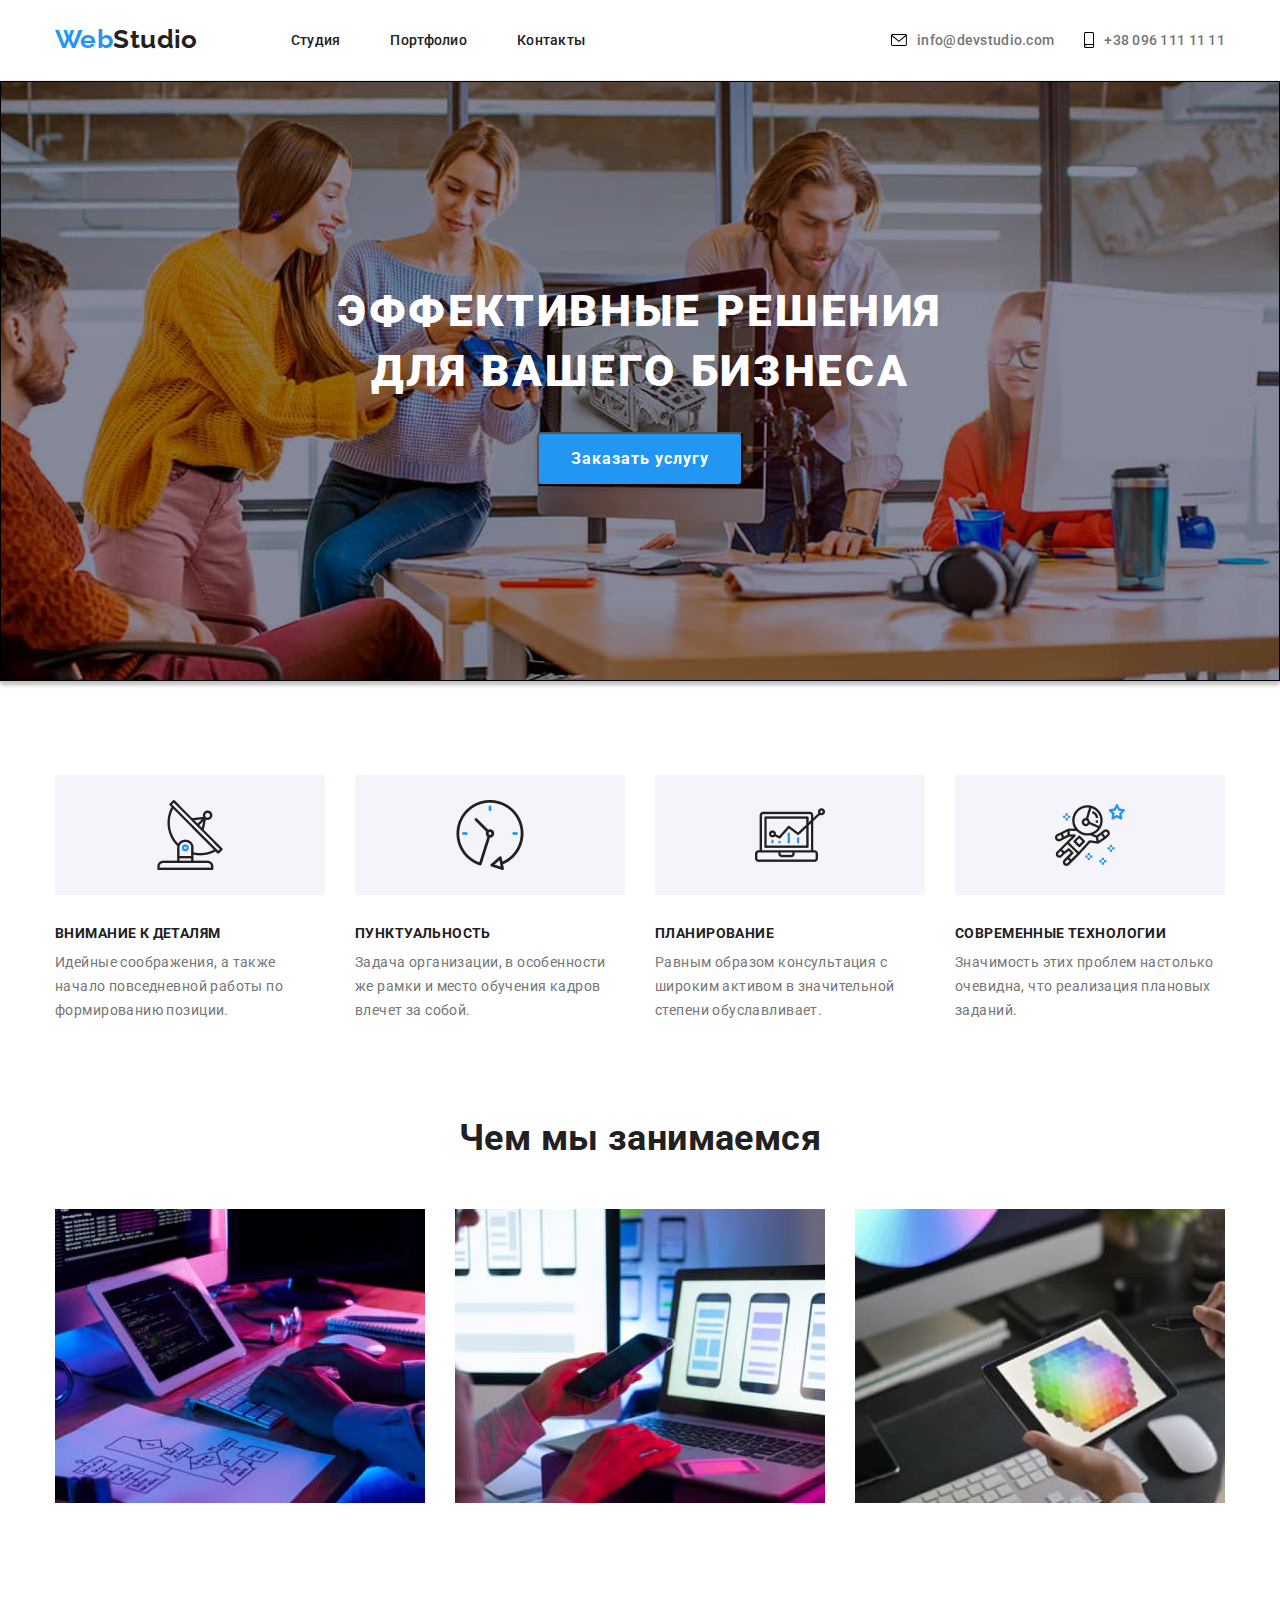
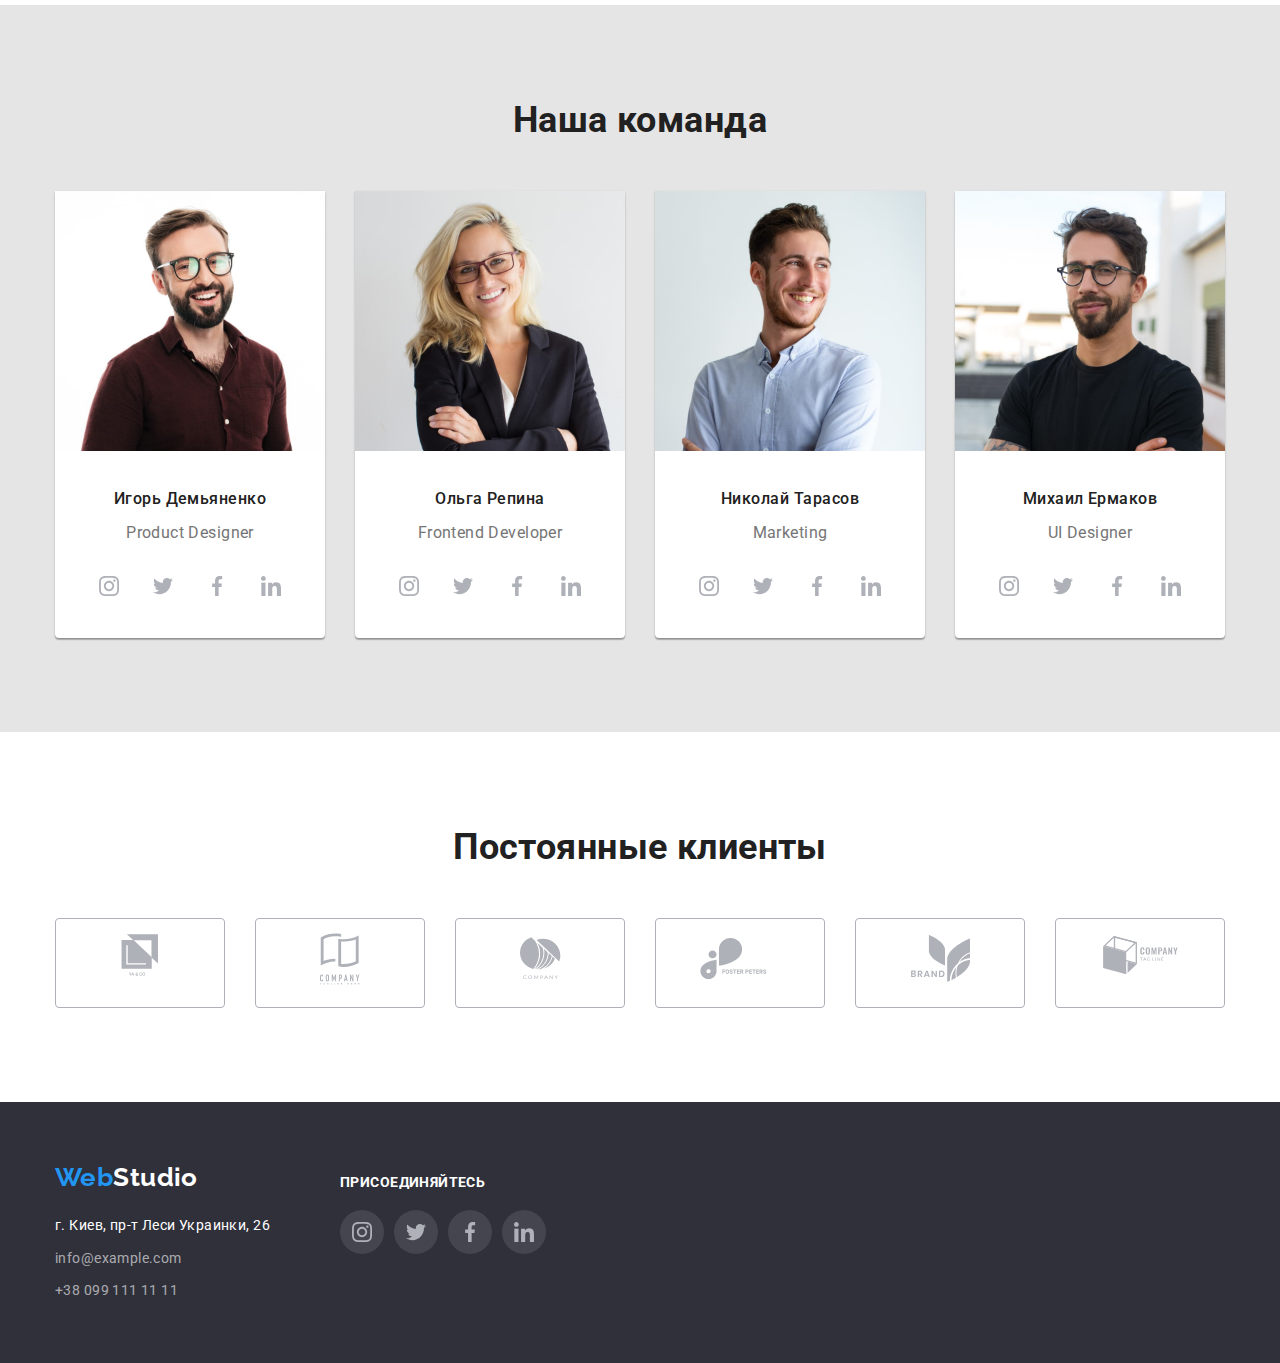
==== commit 0e3d34f2: "final" ====
--- a/index.html
+++ b/index.html
@@ -471,86 +471,88 @@
       </section>
     </main>
     <footer class="footer">
-      <div class="container">
-        <a href="index.html" class="link logo"
-          >Web<span class="logo-portfolio">Studio</span></a
-        >
-        <address>
-          <ul class="list foot-address-block">
-            <li class="address">
-              <a
-                href="https://goo.gl/maps/m2TophCUb2dNiUJZ7"
-                target="_blank"
-                rel="noopener noreferer"
-                class="link"
-                >г. Киев, пр-т Леси Украинки, 26</a
-              >
-            </li>
-            <li class="mail-tele-address">
-              <a href="mailto:info@example.com" class="link"
-                >info@example.com</a
-              >
-            </li>
-            <li class="mail-tele-address">
-              <a href="tel:+380991111111" class="link">+38 099 111 11 11</a>
+      <section class="container">
+        <div>
+          <a href="index.html" class="link logo"
+            >Web<span class="logo-portfolio">Studio</span></a
+          >
+          <address>
+            <ul class="list foot-address-block">
+              <li class="address">
+                <a
+                  href="https://goo.gl/maps/m2TophCUb2dNiUJZ7"
+                  target="_blank"
+                  rel="noopener noreferer"
+                  class="link"
+                  >г. Киев, пр-т Леси Украинки, 26</a
+                >
+              </li>
+              <li class="mail-tele-address">
+                <a href="mailto:info@example.com" class="link"
+                  >info@example.com</a
+                >
+              </li>
+              <li class="mail-tele-address">
+                <a href="tel:+380991111111" class="link">+38 099 111 11 11</a>
+              </li>
+            </ul>
+          </address>
+        </div>
+        <div class="footer-social">
+          <h3 class="section-minor-title">присоединяйтесь</h3>
+          <ul class="list social-icons">
+            <li class="social-icons-item">
+              <a
+                class="social-icons-link"
+                href="https://www.instagram.com/"
+                target="_blank"
+                rel="noopener noreferer"
+                aria-label="instagram"
+              >
+                <svg class="social-icons-svg">
+                  <use href="./images/icons/sprite.svg#instagram"></use>
+                </svg>
+              </a>
+            </li>
+            <li class="social-icons-item">
+              <a
+                class="social-icons-link"
+                href="https://www.twitter.com/"
+                target="_blank"
+                rel="noopener noreferer"
+                aria-label="twitter"
+                ><svg class="social-icons-svg">
+                  <use href="./images/icons/sprite.svg#twitter"></use>
+                </svg>
+              </a>
+            </li>
+            <li class="social-icons-item">
+              <a
+                class="social-icons-link"
+                href="https://www.facebook.com/"
+                target="_blank"
+                rel="noopener noreferer"
+                aria-label="facebook"
+                ><svg class="social-icons-svg">
+                  <use href="./images/icons/sprite.svg#facebook"></use>
+                </svg>
+              </a>
+            </li>
+            <li class="social-icons-item">
+              <a
+                class="social-icons-link"
+                href="https://www.linkedin.com/"
+                target="_blank"
+                rel="noopener noreferer"
+                aria-label="linkedin"
+                ><svg class="social-icons-svg">
+                  <use href="./images/icons/sprite.svg#linkedin"></use>
+                </svg>
+              </a>
             </li>
           </ul>
-        </address>
-      </div>
-      <div class="footer-social">
-        <h3>присоединяйтесь</h3>
-        <ul class="list social-icons">
-          <li class="social-icons-item">
-            <a
-              class="social-icons-link"
-              href="https://www.instagram.com/"
-              target="_blank"
-              rel="noopener noreferer"
-              aria-label="instagram"
-            >
-              <svg class="social-icons-svg">
-                <use href="./images/icons/sprite.svg#instagram"></use>
-              </svg>
-            </a>
-          </li>
-          <li class="social-icons-item">
-            <a
-              class="social-icons-link"
-              href="https://www.twitter.com/"
-              target="_blank"
-              rel="noopener noreferer"
-              aria-label="twitter"
-              ><svg class="social-icons-svg">
-                <use href="./images/icons/sprite.svg#twitter"></use>
-              </svg>
-            </a>
-          </li>
-          <li class="social-icons-item">
-            <a
-              class="social-icons-link"
-              href="https://www.facebook.com/"
-              target="_blank"
-              rel="noopener noreferer"
-              aria-label="facebook"
-              ><svg class="social-icons-svg">
-                <use href="./images/icons/sprite.svg#facebook"></use>
-              </svg>
-            </a>
-          </li>
-          <li class="social-icons-item">
-            <a
-              class="social-icons-link"
-              href="https://www.linkedin.com/"
-              target="_blank"
-              rel="noopener noreferer"
-              aria-label="linkedin"
-              ><svg class="social-icons-svg">
-                <use href="./images/icons/sprite.svg#linkedin"></use>
-              </svg>
-            </a>
-          </li>
-        </ul>
-      </div>
+        </div>
+      </section>
     </footer>
   </body>
 </html>
--- a/CSS/styles.css
+++ b/CSS/styles.css
@@ -129,10 +129,25 @@
   color: var(--title-cl);
   text-transform: uppercase;
 }
+.footer .section-minor-title {
+  color: var(--white);
+  margin-bottom: 0;
+}
 .hero {
   padding-top: 200px;
   padding-bottom: 200px;
+  max-width: 1600px;
+  max-height: 600px;
+  margin-left: auto;
+  margin-right: auto;
   background-color: var(--gray-bg);
+  background-image: url(../images/bg-hero.jpg);
+  background-repeat: no-repeat;
+  background-position: center;
+  background-size: cover;
+  
+  border: 1px solid #000000;
+  box-shadow: 0px 4px 4px rgba(0, 0, 0, 0.25);
 }
 
 .page-title {
@@ -395,9 +410,6 @@
 .social-icons-link:hover .social-icons-svg {
   fill: var(--white);
 }
-.social-icons-link:hover {
-  background-color: var(--accent-cl);
-}
 
 .social-icons-svg {
   widht: 20px;
@@ -492,4 +504,17 @@
   display: flex;
   flex-direction: column;
   width: 206px;
-}
+  margin-left: 70px;
+  margin-top: 12px;
+}
+
+.footer .container {
+  display: flex;
+  flex-direction: row;
+}
+
+.footer .social-icons-link {
+  background-color: rgba(255, 255, 255, 0.1);
+}
+.social-icons-link:hover {
+  background-color: var(--accent-cl);
